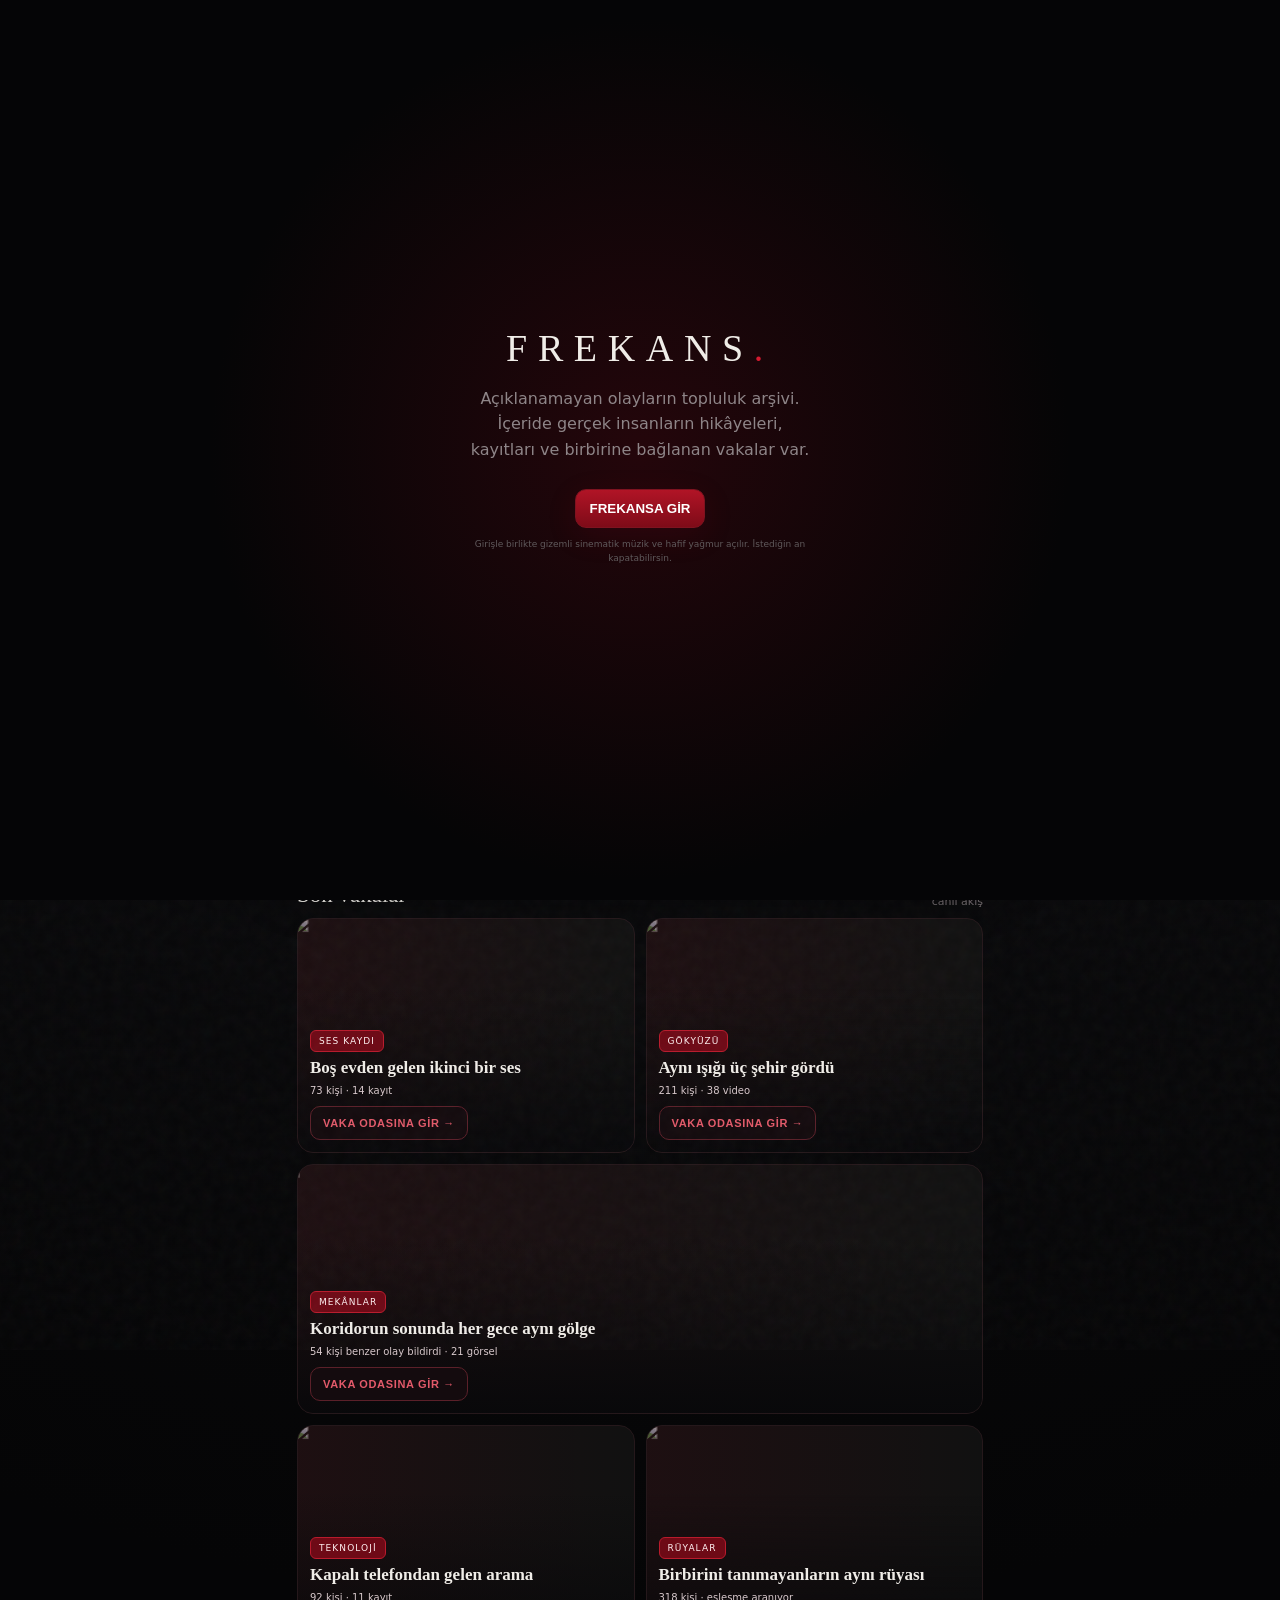
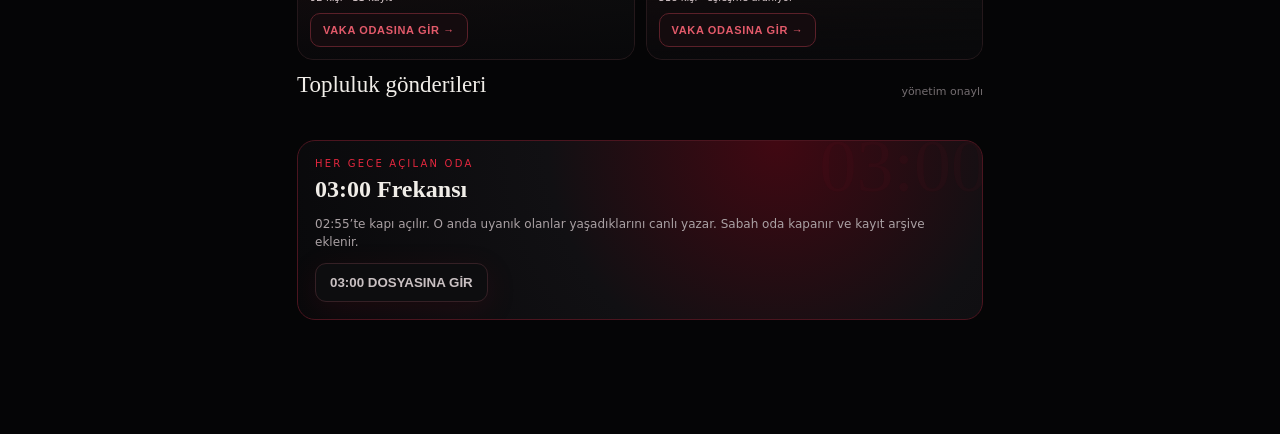
==== index.html @ ded01aec "FREKANS V22 site dosyalarını hazırla" ====
<!DOCTYPE html>

<html lang="tr"><head><meta charset="utf-8"/><meta content="width=device-width,initial-scale=1,viewport-fit=cover" name="viewport"/><meta content="#070708" name="theme-color"/><title>FREKANS — Açıklanamayanı Kaydet</title>
<style>
:root{--bg:#070708;--panel:#0d0d0f;--panel2:#121216;--red:#b20f20;--red2:#6f0712;--hot:#e3273e;--text:#f0ede8;--muted:#98949a;--line:#2a171b;--gold:#bca77b}*{box-sizing:border-box}html{background:var(--bg);color-scheme:dark}body{margin:0;background:radial-gradient(circle at 50% -10%,#25070c 0,#0b0b0d 35%,#050506 78%);color:var(--text);font-family:Inter,ui-sans-serif,system-ui,-apple-system,Segoe UI,Roboto,Arial;min-height:100vh;overflow-x:hidden}body:before{content:"";position:fixed;inset:0;pointer-events:none;z-index:90;opacity:.14;background:repeating-linear-gradient(0deg,transparent 0 3px,#fff 4px,transparent 5px);mix-blend-mode:soft-light}.grain{position:fixed;inset:-50%;pointer-events:none;z-index:89;opacity:.04;background-image:url("data:image/svg+xml,%3Csvg viewBox='0 0 180 180' xmlns='http://www.w3.org/2000/svg'%3E%3Cfilter id='n'%3E%3CfeTurbulence type='fractalNoise' baseFrequency='.9' numOctaves='4' stitchTiles='stitch'/%3E%3C/filter%3E%3Crect width='100%25' height='100%25' filter='url(%23n)' opacity='.8'/%3E%3C/svg%3E");animation:grain .22s steps(2) infinite}@keyframes grain{0%{transform:translate(0)}25%{transform:translate(2%,-1%)}50%{transform:translate(-1%,2%)}75%{transform:translate(1%,1%)}100%{transform:translate(-2%,-1%)}}
.app{max-width:720px;margin:auto;min-height:100vh;padding-bottom:92px}.top{position:sticky;top:0;z-index:40;display:flex;align-items:center;justify-content:space-between;padding:14px 17px;background:linear-gradient(#070708f5,#070708d9 72%,transparent);backdrop-filter:blur(10px)}.brand{font-family:Georgia,serif;letter-spacing:.24em;font-size:22px}.brand i{color:var(--hot);font-style:normal;text-shadow:0 0 18px #c80c2a}.signal{font-size:10px;letter-spacing:.15em;color:#b6aeb0}.signal b{display:inline-block;width:6px;height:6px;background:var(--hot);border-radius:50%;box-shadow:0 0 12px var(--hot);animation:pulse 1.4s infinite}@keyframes pulse{50%{opacity:.3;transform:scale(.7)}}.iconbtn{border:1px solid #302024;background:#0e0d10;color:#eee;width:38px;height:38px;border-radius:50%;font-size:17px}
.hero{padding:14px 17px 7px}.eyebrow{font-size:10px;letter-spacing:.22em;color:var(--hot);text-transform:uppercase}.hero h1{font-family:Georgia,serif;font-size:38px;line-height:.98;margin:10px 0 9px;font-weight:500}.hero p{color:#aaa3a5;line-height:1.55;margin:0;max-width:560px}.hero strong{color:#ddd2d4;font-weight:500}.stats{display:grid;grid-template-columns:repeat(3,1fr);gap:8px;margin:18px 0}.stat{background:linear-gradient(145deg,#111013,#09090b);border:1px solid #26171a;border-radius:13px;padding:11px}.stat b{font-family:Georgia,serif;font-size:19px}.stat span{display:block;color:#756f72;font-size:9px;letter-spacing:.12em;margin-top:3px;text-transform:uppercase}
.tabs{display:flex;gap:8px;overflow:auto;padding:8px 17px 14px;scrollbar-width:none}.tab{white-space:nowrap;border:1px solid #2d1c20;background:#0c0c0e;color:#9d9699;border-radius:99px;padding:9px 13px;font-size:12px}.tab.active{background:#26080e;border-color:#6f101f;color:#f0dadd;box-shadow:inset 0 0 20px #a30d1b22}.sectionHead{display:flex;align-items:end;justify-content:space-between;padding:12px 17px 10px}.sectionHead h2{font-family:Georgia,serif;font-weight:500;margin:0;font-size:23px}.sectionHead span{color:#746d70;font-size:11px}
.feature{margin:0 17px 16px;border-radius:18px;overflow:hidden;position:relative;height:310px;border:1px solid #351a20;background:#111;box-shadow:0 18px 60px #000}.feature img,.case img{width:100%;height:100%;object-fit:cover;filter:saturate(.55) contrast(1.12) brightness(.63);animation:drift 13s ease-in-out infinite alternate;transform:scale(1.05)}@keyframes drift{to{transform:scale(1.13) translate(-1.2%,1%)}}.feature:after,.case:after{content:"";position:absolute;inset:0;background:linear-gradient(transparent 28%,#09090a55 52%,#08080af5 100%),linear-gradient(90deg,#5d07142a,transparent)}.featureContent{position:absolute;z-index:3;left:17px;right:17px;bottom:16px}.tag{display:inline-flex;align-items:center;gap:6px;background:#7e0a18d9;border:1px solid #b91b2c;color:#fff0f1;padding:5px 8px;border-radius:6px;font-size:9px;letter-spacing:.12em;text-transform:uppercase}.feature h3{font-family:Georgia,serif;font-size:25px;margin:9px 0 5px}.meta{font-size:11px;color:#b1a9ac;display:flex;gap:12px}.meta b{color:#e8d8da;font-weight:500}
.grid{display:grid;grid-template-columns:1fr 1fr;gap:11px;padding:0 17px}.case{height:235px;border:1px solid #25181b;border-radius:16px;overflow:hidden;position:relative;background:#111}.case:nth-child(3n){grid-column:1/-1;height:250px}.caseContent{position:absolute;z-index:3;left:12px;right:12px;bottom:12px}.case h3{font-family:Georgia,serif;font-size:17px;line-height:1.1;margin:7px 0}.case p{font-size:10px;color:#aaa1a4;margin:0}.count{color:#d7c8cb!important}.night{margin:22px 17px;background:radial-gradient(circle at 70% 0,#410812,#111013 45%,#09090b);border:1px solid #4b151f;border-radius:18px;padding:17px;position:relative;overflow:hidden}.night:before{content:"03:00";position:absolute;right:-6px;top:-17px;font-family:Georgia,serif;font-size:74px;color:#c11b2b0c}.night h3{font-family:Georgia,serif;font-size:24px;margin:7px 0}.night p{color:#aaa1a4;font-size:12px;line-height:1.5}.btn{border:1px solid #7f1320;background:linear-gradient(#b11426,#7e0b18);color:#fff;border-radius:11px;padding:11px 14px;font-weight:650;box-shadow:0 8px 30px #8f0a1b22}.btn.ghost{background:#0d0d0f;border-color:#352025;color:#c9c0c2}.fab{position:fixed;z-index:50;right:max(20px,calc((100vw - 720px)/2 + 20px));bottom:96px;border:1px solid #d13a4c;background:linear-gradient(145deg,#c5172d,#8e0b18);color:#fff;border-radius:50%;width:48px;height:48px;font-size:24px;box-shadow:0 0 0 5px #b30f2110,0 12px 34px #000}
.bottom{position:fixed;z-index:45;bottom:0;left:50%;transform:translateX(-50%);width:min(720px,100%);height:73px;padding:8px 15px calc(8px + env(safe-area-inset-bottom));display:flex;justify-content:space-between;background:#09090bea;border-top:1px solid #24171a;backdrop-filter:blur(16px)}.nav{font-size:10px;color:#716c6e;text-align:center;min-width:64px;flex:1}.nav i{font-style:normal;display:block;font-size:19px;margin-bottom:2px}.nav.on{color:#e9dfe1}
.sheet{position:fixed;inset:0;z-index:100;background:#000b;display:none;align-items:flex-end;justify-content:center}.sheet.open{display:flex}.panel{width:min(720px,100%);max-height:92vh;overflow:auto;background:linear-gradient(#141216,#09090b);border:1px solid #452029;border-radius:24px 24px 0 0;padding:20px 17px 30px;box-shadow:0 -30px 80px #000}.panel h2{font-family:Georgia,serif;font-weight:500}.x{float:right;background:#21151a;border:0;color:#ddd;width:34px;height:34px;border-radius:50%}.field{margin:12px 0}.field label{display:block;font-size:10px;letter-spacing:.12em;color:#8d8588;margin-bottom:6px;text-transform:uppercase}.field input,.field textarea,.field select{width:100%;background:#09090b;border:1px solid #302024;border-radius:12px;padding:12px;color:#eee;font:inherit}.field textarea{min-height:125px;resize:vertical}.upload{border:1px dashed #5b2731;border-radius:13px;padding:17px;text-align:center;color:#a99fa2;font-size:12px}.rules{font-size:10px;color:#6f686b;line-height:1.5}.roomHero{height:260px;border-radius:15px;overflow:hidden;position:relative}.roomHero img{width:100%;height:100%;object-fit:cover;filter:brightness(.55) saturate(.5);animation:drift 12s infinite alternate}.story{color:#c2babc;line-height:1.68;font-size:14px}.evidence{display:flex;gap:8px;overflow:auto}.evidence div{min-width:110px;height:100px;border:1px solid #332027;border-radius:10px;background:#0a0a0c;display:grid;place-items:center;color:#756d70;font-size:10px}.comment{border-top:1px solid #24171a;padding:12px 0}.comment b{font-size:12px}.comment p{font-size:12px;color:#aaa2a4;line-height:1.45}.audioState{display:flex;align-items:center;gap:8px;font-size:11px;color:#8e8789;margin:10px 0}.bars{display:flex;gap:2px;height:13px;align-items:center}.bars i{display:block;width:2px;background:#c61a2c;animation:eq .7s infinite alternate}.bars i:nth-child(2){animation-delay:.2s}.bars i:nth-child(3){animation-delay:.4s}@keyframes eq{from{height:3px}to{height:13px}}.entry{position:fixed;inset:0;z-index:200;background:radial-gradient(circle,#24060b,#050506 55%);display:grid;place-items:center;text-align:center;padding:30px}.entry.hide{display:none}.entry .logo{font-family:Georgia,serif;font-size:38px;letter-spacing:.28em}.entry p{color:#8e8588;max-width:340px;line-height:1.6}.entry button{margin-top:10px}.warning{font-size:9px!important;color:#5f595b!important}.preview{display:flex;gap:8px;flex-wrap:wrap;margin-top:8px}.preview img,.preview video{width:86px;height:86px;object-fit:cover;border-radius:8px;border:1px solid #3a2026}@media(max-width:380px){.hero h1{font-size:33px}.grid{gap:8px;padding:0 12px}.hero,.top,.sectionHead{padding-left:12px;padding-right:12px}.feature,.night{margin-left:12px;margin-right:12px}.tabs{padding-left:12px}}

/* V6 interaction polish */
.case,.feature,.nav,.evidence .pick{cursor:pointer}.nav{padding:4px 8px;border-radius:10px}.nav:active,.case:active,.feature:active{transform:scale(.985)}
.evidence .pick{min-width:112px;height:102px;border:1px dashed #58303a;background:linear-gradient(145deg,#111014,#09090b);display:grid;place-items:center;text-align:center;padding:8px}
.evidence .asset{min-width:118px;height:105px;overflow:hidden;padding:0;background:#070708}.evidence .asset img,.evidence .asset video{width:100%;height:100%;object-fit:cover}.evidence .asset audio{width:110px}
.searchBox{display:flex;gap:8px;margin:12px 0}.searchBox input{flex:1;background:#09090b;border:1px solid #302024;border-radius:12px;padding:12px;color:#eee}.result{border:1px solid #2d1d21;background:#0d0c0f;border-radius:13px;padding:12px;margin:8px 0}.result b{display:block;font-family:Georgia,serif;font-size:16px}.result small{color:#8d8588}.mapDemo{height:330px;border-radius:16px;border:1px solid #40232b;background:radial-gradient(circle at 60% 45%,#3e0b16 0 4%,transparent 5%),radial-gradient(circle at 25% 66%,#7d1021 0 2%,transparent 3%),radial-gradient(circle at 76% 28%,#b31b2f 0 1.5%,transparent 2.5%),linear-gradient(135deg,#111216,#08090b);position:relative;overflow:hidden}.mapDemo:after{content:'İSTANBUL  •  YOĞUNLUK DEMOSU';position:absolute;left:14px;bottom:14px;font-size:10px;letter-spacing:.14em;color:#a99da1}.mapPulse{position:absolute;width:12px;height:12px;border-radius:50%;background:#d32039;box-shadow:0 0 0 0 #d3203977;animation:mapPulse 2s infinite}.mapPulse.p1{left:58%;top:42%}.mapPulse.p2{left:24%;top:64%;animation-delay:.7s}.mapPulse.p3{left:75%;top:26%;animation-delay:1.2s}@keyframes mapPulse{70%{box-shadow:0 0 0 24px #d3203900}}
.profileCard{border:1px solid #362128;background:linear-gradient(145deg,#111014,#09090b);border-radius:16px;padding:16px}.profileCard strong{font-family:Georgia,serif;font-size:21px}.toast{position:fixed;left:50%;bottom:90px;transform:translateX(-50%) translateY(20px);z-index:300;background:#171115;border:1px solid #5f2733;color:#eee;padding:10px 14px;border-radius:12px;opacity:0;pointer-events:none;transition:.25s;font-size:12px;max-width:86%;text-align:center}.toast.show{opacity:1;transform:translateX(-50%) translateY(0)}
.fileActions{display:flex;gap:8px;margin-top:9px}.mediaNote{font-size:10px;color:#746d70;line-height:1.45}.audioPreview{width:100%;margin-top:6px}

.authGate{display:grid;gap:10px}.authTabs{display:flex;gap:8px;margin:8px 0 14px}.authTabs button{flex:1}.adminBox{border:1px solid #5b1b28;background:linear-gradient(145deg,#160b0f,#0b0a0c);border-radius:16px;padding:14px;margin:12px 0}.adminRow{display:flex;justify-content:space-between;gap:10px;align-items:center;border-top:1px solid #2d1b20;padding:11px 0}.adminRow:first-child{border-top:0}.badge{display:inline-block;background:#43101a;border:1px solid #7b1b2c;color:#f0c9cf;border-radius:99px;padding:3px 8px;font-size:9px;letter-spacing:.08em}.badge.ok{background:#0f2c21;border-color:#275f48;color:#c9eadc}.badge.wait{background:#3b250b;border-color:#775019;color:#f2d9a7}.miniBtn{border:1px solid #52222c;background:#171014;color:#e8dfe1;border-radius:8px;padding:7px 9px;font-size:10px}.miniBtn.danger{border-color:#772433;background:#2b0d13}.miniBtn.approve{border-color:#2e654d;background:#10281f}.locked{opacity:.55;filter:saturate(.5)}.memberStrip{margin:0 17px 12px;border:1px solid #312027;background:#0c0b0e;border-radius:12px;padding:9px 11px;font-size:10px;color:#9f979a;display:flex;justify-content:space-between;align-items:center}.memberStrip strong{color:#e7dcdf}
.adminLaunch{display:none;margin:0 17px 12px;padding:13px 14px;border:1px solid #7b1b2c;border-radius:14px;background:linear-gradient(135deg,#3a0b13,#16090d);color:#fff;box-shadow:0 8px 28px #7b001733;text-align:left;align-items:center;justify-content:space-between;gap:12px}.adminLaunch.show{display:flex}.adminLaunch b{font-size:13px;letter-spacing:.08em}.adminLaunch span{font-size:10px;color:#d8b8bf}.adminLaunch .gear{width:38px;height:38px;border-radius:12px;border:1px solid #8e2a3a;background:#210c12;display:grid;place-items:center;font-size:20px}.pendingFeed{padding:0 17px 10px}.pendingCard{border:1px solid #3d252b;background:#0e0d10;border-radius:13px;padding:12px;margin:8px 0}.pendingCard h4{margin:4px 0 6px;font-family:Georgia,serif}.subtle{color:#777074;font-size:10px}.adminCount{display:inline-grid;place-items:center;min-width:18px;height:18px;border-radius:99px;background:#b31325;color:white;font-size:10px;padding:0 5px}

.evidenceUpload{min-width:210px;max-width:240px;background:#0b0b0d;border:1px solid #4a2630;border-radius:14px;overflow:hidden;box-shadow:0 8px 24px #0008}.evidenceUpload .media{height:150px;background:#050506;display:flex;align-items:center;justify-content:center}.evidenceUpload img,.evidenceUpload video{width:100%;height:100%;object-fit:cover}.evidenceUpload audio{width:190px}.evidenceMeta{padding:10px 11px}.evidenceMeta b{display:block;font-size:11px;color:#eee;white-space:nowrap;overflow:hidden;text-overflow:ellipsis}.evidenceMeta small{display:block;margin-top:4px;color:#8f8588;font-size:9px;line-height:1.35}.moderationRow{display:flex;justify-content:flex-end;margin-top:8px}.deleteMini{border:1px solid #64232d;background:#160b0e;color:#e8b7be;border-radius:9px;padding:6px 9px;font-size:9px;letter-spacing:.04em}.commentHead{display:flex;align-items:center;justify-content:space-between;gap:8px}.commentDelete{border:0;background:transparent;color:#c64b59;font-size:10px;padding:5px 0}.evidenceNew{animation:evidenceFlash 1.2s ease}@keyframes evidenceFlash{0%{box-shadow:0 0 0 2px #d41d34,0 0 30px #d41d3466}100%{box-shadow:0 8px 24px #0008}}

.caseCover{width:100%;height:180px;border-radius:14px;object-fit:cover;margin:10px 0 12px;border:1px solid #382129;filter:brightness(.78) saturate(.72)}
.feedCover{width:100%;height:170px;border-radius:12px;object-fit:cover;margin:10px 0;border:1px solid #342027;filter:brightness(.72) saturate(.7)}
.backupBox{margin-top:18px;padding:14px;border:1px solid #4b2029;border-radius:14px;background:linear-gradient(145deg,#130b0e,#0a090b)}
.backupBox p{font-size:11px;color:#9f9699;line-height:1.5}.backupBtns{display:flex;gap:8px;flex-wrap:wrap}.backupBtns .miniBtn{flex:1;min-width:130px}

.roomOpenBtn{position:relative;z-index:6;pointer-events:auto;touch-action:manipulation;margin-top:10px;border:1px solid #5b2029;background:#140b0e;color:#e35a6a;font-size:11px;font-weight:900;letter-spacing:.06em;padding:10px 12px;text-align:left;cursor:pointer;border-radius:10px;width:max-content;max-width:100%}.roomOpenBtn:active{opacity:.6}
.fullBackupBtn{width:100%;min-height:56px;border-radius:14px;border:1px solid #8a2433;background:linear-gradient(135deg,#9f1021,#5f0710);color:#fff;font-weight:900;letter-spacing:.06em;font-size:13px;box-shadow:0 10px 35px rgba(178,15,32,.22)}
</style>
<style>
.nav{background:transparent;border:0;color:#716c6e;font-family:inherit;cursor:pointer}
.nav.on{color:#e9dfe1}
.tab{cursor:pointer}
.tab:active{transform:scale(.97)}
.case.hiddenByFilter,.feature.hiddenByFilter{display:none!important}
.researchBox{margin:14px 0;border:1px solid #46212a;background:linear-gradient(145deg,#130c10,#0b0a0c);border-radius:15px;padding:14px}
.researchBox h3{font-family:Georgia,serif;margin:0 0 8px;font-size:19px}
.researchBox p{margin:8px 0;color:#bdb4b7;line-height:1.64;font-size:13px}
.researchBox .fact{border-left:2px solid #7f1421;padding-left:10px;margin:12px 0}
.sourceLinks{display:flex;flex-wrap:wrap;gap:8px;margin-top:12px}
.sourceLinks a{display:inline-block;text-decoration:none;border:1px solid #4d2830;background:#111014;color:#d8cdd0;padding:8px 10px;border-radius:9px;font-size:10px}
.inviteBox{margin:18px 0 6px;padding:16px;border-radius:15px;background:radial-gradient(circle at 100% 0,#390914,#120d10 48%,#0b0a0c);border:1px solid #5a1a27}
.inviteBox h3{font-family:Georgia,serif;font-size:22px;margin:0 0 7px}
.inviteBox p{margin:0;color:#bbb0b3;line-height:1.6;font-size:13px}
</style>
<style id="v20-admin-style">.adminDash{display:grid;grid-template-columns:1fr 1fr;gap:10px;margin:18px 0 22px}.adminDash>div{border:1px solid #352329;background:linear-gradient(145deg,#121114,#0b0b0d);border-radius:16px;padding:16px}.adminDash b{display:block;font-family:Georgia,serif;font-size:28px;color:#f4eeee}.adminDash span{font-size:10px;letter-spacing:1.7px;color:#8f8588}.adminSectionBtn{width:100%;display:flex;justify-content:space-between;align-items:center;margin:10px 0 0;padding:17px 18px;border:1px solid #52202b;border-radius:16px;background:linear-gradient(90deg,rgba(91,8,27,.34),rgba(15,14,17,.94));color:#eee;font-weight:800;letter-spacing:.5px}.adminSectionBtn em{font-style:normal;font-size:11px;color:#d75469;border:1px solid #55212b;border-radius:99px;padding:5px 9px}.adminBlock{display:none;padding:12px 2px 4px}.adminBlock.open{display:block}.adminSearch{width:100%;box-sizing:border-box;background:#09090b;border:1px solid #342128;color:#eee;border-radius:14px;padding:15px;font-size:16px}.backupBox{margin-top:4px}</style></head><body><div class="grain"></div>
<div class="entry" id="entry"><div><div class="logo">FREKANS<i style="color:#d51a30;font-style:normal">.</i></div><p>Açıklanamayan olayların topluluk arşivi. İçeride gerçek insanların hikâyeleri, kayıtları ve birbirine bağlanan vakalar var.</p><button class="btn" onclick="enterSite()">FREKANSA GİR</button><p class="warning">Girişle birlikte gizemli sinematik müzik ve hafif yağmur açılır. İstediğin an kapatabilirsin.</p></div></div>
<div class="app"><header class="top"><div><div class="brand">FREKANS<i>.</i></div><div class="signal"><b></b> SİNYAL AÇIK</div></div><button class="iconbtn" id="soundBtn" onclick="toggleSound()">🔊</button></header>
<section class="hero"><div class="eyebrow">Topluluk Vaka Arşivi</div><h1>Açıklanamayanı<br/><span style="color:#b7192a">kaydet.</span></h1><p>Başından geçen esrarengiz olayı anlat. <strong>Aynısını yaşayanları bul.</strong> Fotoğraf, video ve ses kayıtlarını aynı vaka odasında birleştir.</p><div class="stats"><div class="stat"><b>1.284</b><span>Açık vaka</span></div><div class="stat"><b>8.913</b><span>Deneyim</span></div><div class="stat"><b>3.106</b><span>Kanıt</span></div></div></section><div class="memberStrip" id="memberStrip"><span>Misafir modundasın</span><div style="display:flex;gap:8px;flex-wrap:wrap;justify-content:flex-end"><button class="miniBtn" onclick="openAuth()">ÜYE OL / GİRİŞ</button></div></div><button class="miniBtn" id="alwaysAdminEntry" onclick="openAdminLogin()" style="margin:0 17px 12px;width:calc(100% - 34px);padding:10px 12px;border-color:#7b1b2c;background:linear-gradient(135deg,#240b11,#10090c);color:#ead7db;letter-spacing:.06em">⚙ YÖNETİCİ GİRİŞİ</button><button class="adminLaunch" id="adminLaunch" onclick="openAdminPanel()" type="button"><div><b>⚙ YÖNETİM MERKEZİ</b><br/><span>Vaka onayları · üyeler · moderasyon</span></div><div class="gear">⚙</div></button>
<div class="tabs"><button class="tab active" data-filter="all" onclick="filterCategory('all',this)">Tümü</button><button class="tab" data-filter="three" onclick="filterCategory('three',this)">03:00 Dosyası</button><button class="tab" data-filter="paranormal" onclick="filterCategory('paranormal',this)">Paranormal</button><button class="tab" data-filter="sky" onclick="filterCategory('sky',this)">Gökyüzü</button><button class="tab" data-filter="voice" onclick="filterCategory('voice',this)">Sesler</button><button class="tab" data-filter="coincidence" onclick="filterCategory('coincidence',this)">Tesadüfler</button><button class="tab" data-filter="place" onclick="filterCategory('place',this)">Mekânlar</button></div>
<div class="sectionHead"><h2>Şu an yükselen</h2><span>son 24 saat</span></div>
<article class="feature" data-cat="three" onclick="openRoom('three')"><img src="https://images.unsplash.com/photo-1519608487953-e999c86e7455?auto=format&amp;fit=crop&amp;w=1200&amp;q=85"/><div class="featureContent"><span class="tag">● 03:00 DOSYASI</span><h3>Neden gecenin 3’ü bu kadar konuşuluyor?</h3><div class="meta"><span><b>TARTIŞMA DOSYASI</b></span><span>folklor + uyku bilimi</span></div><button class="roomOpenBtn" data-room="three" type="button" onclick="openRoomSafe(\'three\',event)">VAKA ODASINA GİR →</button></div></article>
<div class="sectionHead"><h2>Son vakalar</h2><span>canlı akış</span></div><section class="grid">
<article class="case" data-cat="voice paranormal" onclick="openRoom('voice')"><img src="https://images.unsplash.com/photo-1764160750163-b23b9b722999?auto=format&amp;fit=crop&amp;w=700&amp;q=82"/><div class="caseContent"><span class="tag">SES KAYDI</span><h3>Boş evden gelen ikinci bir ses</h3><p class="count">73 kişi · 14 kayıt</p><button class="roomOpenBtn" data-room="voice" type="button" onclick="openRoomSafe(\'voice\',event)">VAKA ODASINA GİR →</button></div></article>
<article class="case" data-cat="sky" onclick="openRoom('sky')"><img src="https://images.unsplash.com/photo-1446776811953-b23d57bd21aa?auto=format&amp;fit=crop&amp;w=700&amp;q=85"/><div class="caseContent"><span class="tag">GÖKYÜZÜ</span><h3>Aynı ışığı üç şehir gördü</h3><p class="count">211 kişi · 38 video</p><button class="roomOpenBtn" data-room="sky" type="button" onclick="openRoomSafe(\'sky\',event)">VAKA ODASINA GİR →</button></div></article>
<article class="case" data-cat="place paranormal" onclick="openRoom('hall')"><img src="https://images.unsplash.com/photo-1761251946420-8b65ad19f2e7?auto=format&amp;fit=crop&amp;w=1200&amp;q=82"/><div class="caseContent"><span class="tag">MEKÂNLAR</span><h3>Koridorun sonunda her gece aynı gölge</h3><p class="count">54 kişi benzer olay bildirdi · 21 görsel</p><button class="roomOpenBtn" data-room="hall" type="button" onclick="openRoomSafe(\'hall\',event)">VAKA ODASINA GİR →</button></div></article>
<article class="case" data-cat="coincidence paranormal" onclick="openRoom('call')"><img src="https://images.unsplash.com/photo-1525598912003-663126343e1f?auto=format&amp;fit=crop&amp;w=700&amp;q=85"/><div class="caseContent"><span class="tag">TEKNOLOJİ</span><h3>Kapalı telefondan gelen arama</h3><p class="count">92 kişi · 11 kayıt</p><button class="roomOpenBtn" data-room="call" type="button" onclick="openRoomSafe(\'call\',event)">VAKA ODASINA GİR →</button></div></article>
<article class="case" data-cat="coincidence paranormal" onclick="openRoom('dream')"><img src="https://images.unsplash.com/photo-1500534314209-a25ddb2bd429?auto=format&amp;fit=crop&amp;w=700&amp;q=85"/><div class="caseContent"><span class="tag">RÜYALAR</span><h3>Birbirini tanımayanların aynı rüyası</h3><p class="count">318 kişi · eşleşme aranıyor</p><button class="roomOpenBtn" data-room="dream" type="button" onclick="openRoomSafe(\'dream\',event)">VAKA ODASINA GİR →</button></div></article>
</section>
<div class="sectionHead"><h2>Topluluk gönderileri</h2><span>yönetim onaylı</span></div><div class="pendingFeed" id="communityFeed"></div><section class="night"><div class="eyebrow">Her gece açılan oda</div><h3>03:00 Frekansı</h3><p>02:55’te kapı açılır. O anda uyanık olanlar yaşadıklarını canlı yazar. Sabah oda kapanır ve kayıt arşive eklenir.</p><button class="btn ghost" onclick="openRoom('three')">03:00 DOSYASINA GİR</button></section>
</div><button class="fab" onclick="openCreate()">＋</button><nav class="bottom"><button class="nav on" data-nav="feed" onclick="goNav('feed')" type="button"><i>⌂</i>Akış</button><button class="nav" data-nav="search" onclick="goNav('search')" type="button"><i>⌕</i>Ara</button><button class="nav" data-nav="map" onclick="goNav('map')" type="button"><i>◉</i>Harita</button><button class="nav" data-nav="profile" onclick="goNav('profile')" type="button"><i>♙</i>Profil</button></nav>
<div class="sheet" id="createSheet"><div class="panel"><button class="x" onclick="closeSheet('createSheet')">×</button><div class="eyebrow">Yeni kayıt</div><h2>Vaka odası aç</h2><div class="field"><label>Başlık</label><input id="newTitle" placeholder="Örn. Her gece aynı saatte kapı çalıyor"/></div><div class="field"><label>Kategori</label><select id="newCategory"><option>Paranormal</option><option>03:00 Dosyası</option><option>Gökyüzü / UFO</option><option>Ses / Kayıt</option><option>Rüya</option><option>Tuhaf Tesadüf</option><option>Mekân</option><option>Teknolojik Gizem</option></select></div><div class="field"><label>Ne yaşadın?</label><textarea id="newStory" placeholder="Olayı mümkün olduğunca ayrıntılı anlat. Saat, tarih ve tekrar eden ayrıntılar önemli olabilir."></textarea></div><div class="field"><label>Başlık kapak resmi</label><label class="upload">＋ Kapak fotoğrafı seç<input accept="image/*" hidden="" id="caseCoverFile" onchange="previewFiles(this,'caseCoverPreview')" type="file"/></label><div class="preview" id="caseCoverPreview"></div><p class="rules">Bu görsel vaka kartında ve başlığın üstünde görünür.</p></div><div class="field"><label>Fotoğraf / video / ses kanıtı</label><label class="upload">＋ Dosya seç<input accept="image/*,video/*,audio/*" hidden="" id="createFiles" multiple="" onchange="previewFiles(this,'createPreview')" type="file"/></label><div class="preview" id="createPreview"></div></div><p class="rules">Cinsel içerik, çıplaklık, taciz, kişisel bilgilerin ifşası ve yasak içerikler yayınlanmaz. Şüpheli yüklemeler moderasyon incelemesine alınır. Konum paylaşımı yaklaşık bölgeyle sınırlandırılır.</p><button class="btn" onclick="fakePublish()" style="width:100%">VAKAYI İNCELEMEYE GÖNDER</button></div></div>
<div class="sheet" id="authSheet"><div class="panel"><button class="x" onclick="closeSheet('authSheet')">×</button><div class="eyebrow">Frekans üyeliği</div><h2 id="authTitle">Giriş yap</h2><div class="authTabs"><button class="btn" onclick="showLogin()">GİRİŞ</button><button class="btn ghost" onclick="showRegister()">ÜYE OL</button></div><div id="authBody"></div><p class="rules">Bu V8 deneme sürümünde üyelik bilgileri yalnızca bu tarayıcının yerel hafızasında tutulur. Gerçek yayında güvenli kimlik doğrulama kullanılacak.</p></div></div>
<div class="sheet" id="roomSheet"><div class="panel"><button class="x" onclick="closeSheet('roomSheet')">×</button><div id="room"></div></div></div>
<div class="sheet" id="navSheet"><div class="panel"><button class="x" onclick="closeNavSheet()">×</button><div id="navContent"></div></div></div>
<div class="toast" id="toast"></div>
<script>
let soundOn=true,ambientAudio=null;
const AMBIENT_SRC='[data-uri]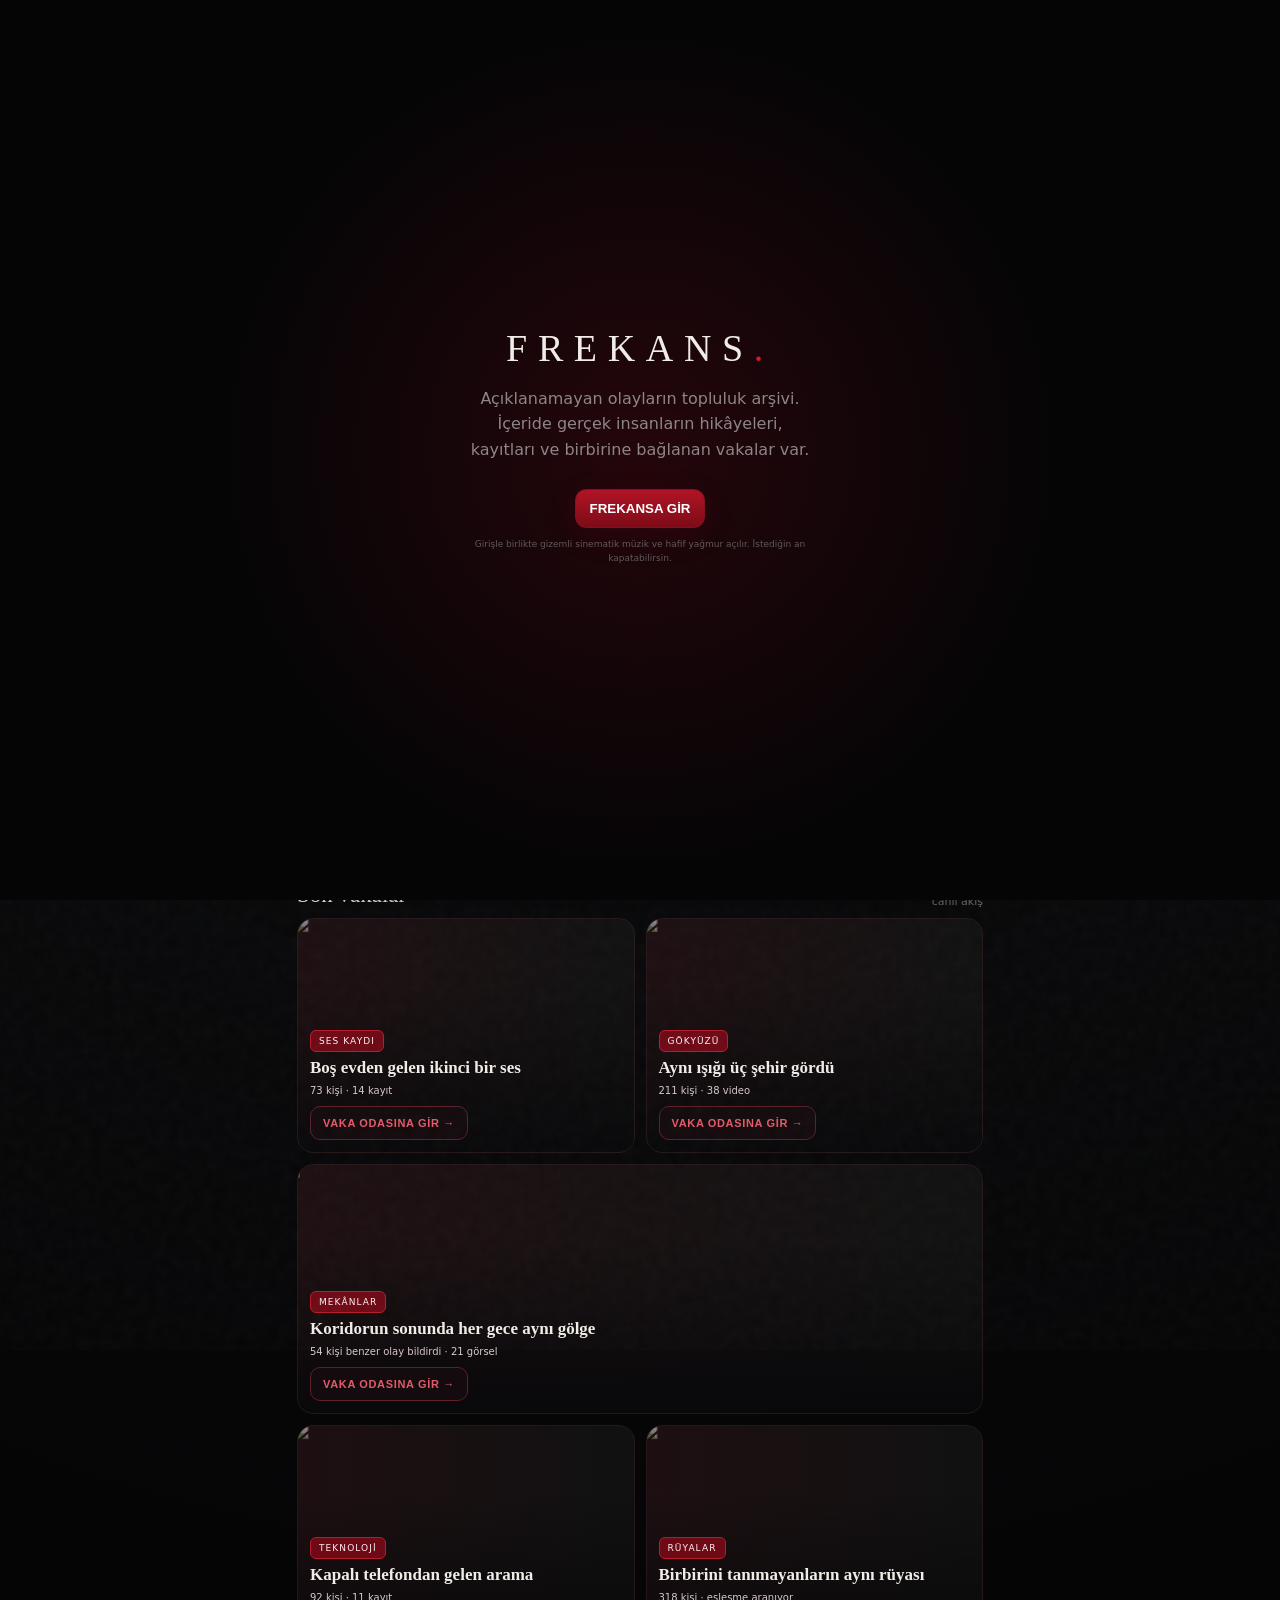
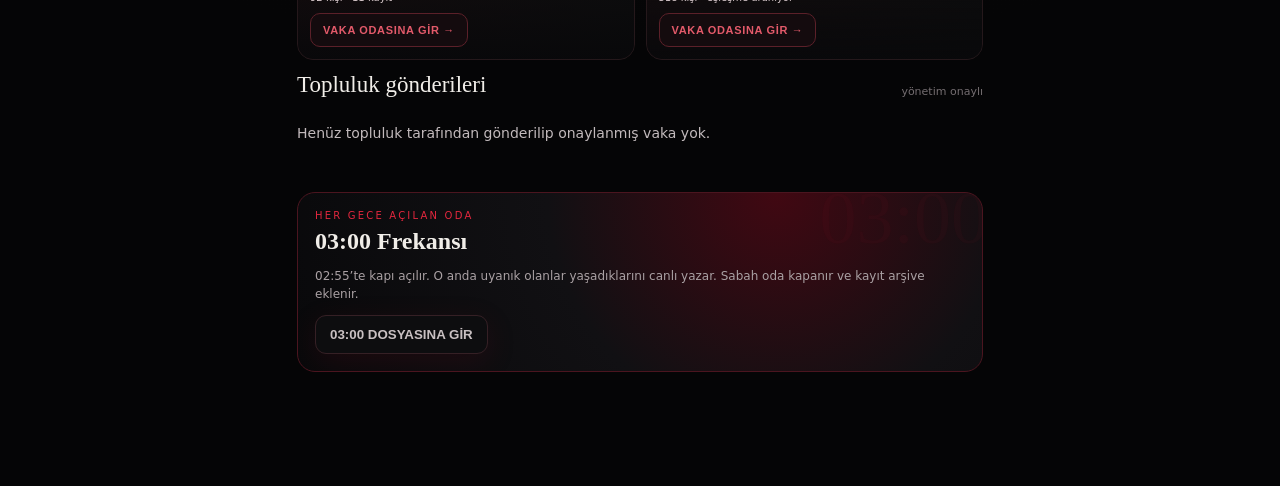
